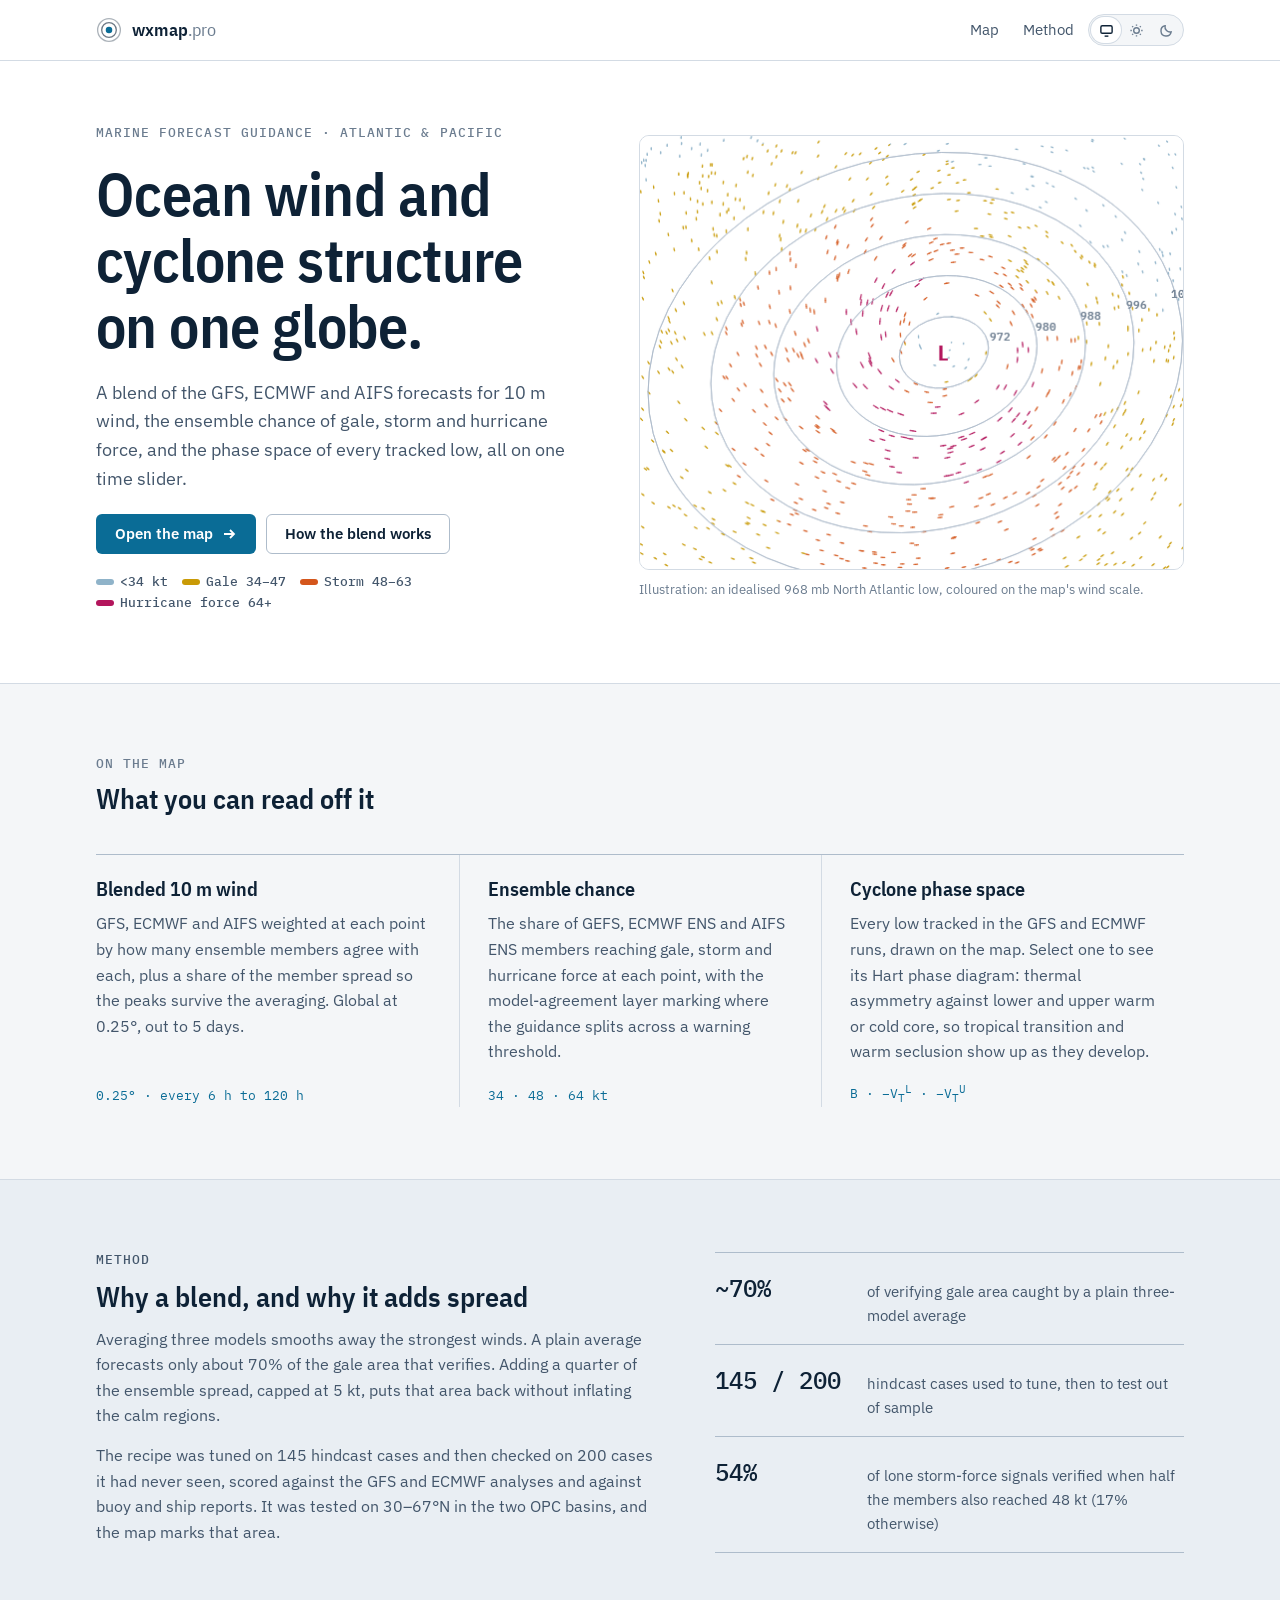
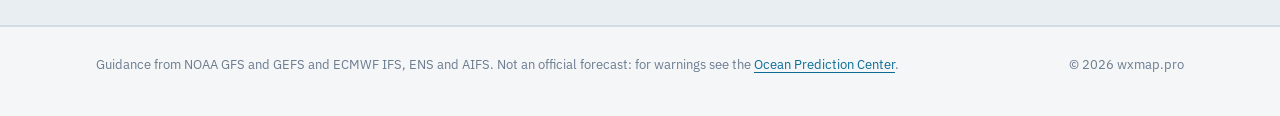
==== index.html @ fc120df0 "Landing page and house style for wxmap.pro Light and dark themes from one token set, IBM Plex type, " ====
<!doctype html>
<html lang="en">
<head>
<meta charset="utf-8">
<meta name="viewport" content="width=device-width, initial-scale=1, viewport-fit=cover">
<title>wxmap.pro</title>
<meta name="description" content="Blended marine wind forecasts and live cyclone phase space for the North Atlantic and North Pacific, on one globe.">
<link rel="icon" href="assets/favicon.svg" type="image/svg+xml">
<link rel="preconnect" href="https://fonts.googleapis.com">
<link rel="preconnect" href="https://fonts.gstatic.com" crossorigin>
<link rel="stylesheet" href="https://fonts.googleapis.com/css2?family=IBM+Plex+Mono:wght@400;500&family=IBM+Plex+Sans+Condensed:wght@500;600&family=IBM+Plex+Sans:wght@400;500;600&display=swap">
<link rel="stylesheet" href="assets/house.css">
<link rel="stylesheet" href="assets/home.css">
<script src="assets/theme.js"></script>
</head>
<body>

<header class="sitebar">
  <div class="wrap">
    <a class="brand" href="./" aria-label="wxmap.pro home">
      <svg viewBox="0 0 32 32" aria-hidden="true"><circle cx="16" cy="16" r="14" fill="none" stroke="currentColor" stroke-width="1.6" opacity=".35"/><circle cx="16" cy="16" r="9" fill="none" stroke="currentColor" stroke-width="1.6" opacity=".6"/><circle cx="16" cy="16" r="4" fill="var(--accent)"/></svg>
      <span>wxmap<span class="tld">.pro</span></span>
    </a>
    <nav aria-label="Site">
      <a href="map/">Map</a>
      <a href="#blend">Method</a>
      <div class="theme" role="group" aria-label="Colour theme">
        <button type="button" data-theme-set="system" aria-label="Use system theme" title="System"><svg viewBox="0 0 16 16" fill="none" stroke="currentColor" stroke-width="1.5"><rect x="2" y="3" width="12" height="8" rx="1.5"/><path d="M6 14h4"/></svg></button>
        <button type="button" data-theme-set="light" aria-label="Use light theme" title="Light"><svg viewBox="0 0 16 16" fill="none" stroke="currentColor" stroke-width="1.5"><circle cx="8" cy="8" r="3"/><path d="M8 1.5v1.5M8 13v1.5M1.5 8H3M13 8h1.5M3.4 3.4l1 1M11.6 11.6l1 1M3.4 12.6l1-1M11.6 4.4l1-1"/></svg></button>
        <button type="button" data-theme-set="dark" aria-label="Use dark theme" title="Dark"><svg viewBox="0 0 16 16" fill="none" stroke="currentColor" stroke-width="1.5"><path d="M13 9.5A5.5 5.5 0 0 1 6.5 3a5.5 5.5 0 1 0 6.5 6.5z"/></svg></button>
      </div>
    </nav>
  </div>
</header>

<main>
  <section class="hero">
    <div class="wrap hero-grid">
      <div class="hero-copy">
        <p class="eyebrow">Marine forecast guidance · Atlantic &amp; Pacific</p>
        <h1>Ocean wind and cyclone structure on one globe.</h1>
        <p class="lede">A blend of the GFS, ECMWF and AIFS forecasts for 10&nbsp;m wind, the ensemble chance of gale, storm and hurricane force, and the phase space of every tracked low, all on one time slider.</p>
        <div class="actions">
          <a class="btn btn-primary" href="map/">Open the map
            <svg width="16" height="16" viewBox="0 0 16 16" fill="none" stroke="currentColor" stroke-width="1.8" aria-hidden="true"><path d="M3 8h10M9 4l4 4-4 4"/></svg></a>
          <a class="btn btn-quiet" href="#blend">How the blend works</a>
        </div>
        <div class="scale" aria-label="Wind scale">
          <span><i style="background:var(--calm)"></i>&lt;34 kt</span>
          <span><i style="background:var(--gale)"></i>Gale 34–47</span>
          <span><i style="background:var(--storm)"></i>Storm 48–63</span>
          <span><i style="background:var(--hurricane)"></i>Hurricane force 64+</span>
        </div>
      </div>
      <figure class="hero-figure">
        <canvas id="hero-flow" aria-label="Animated wind particles circling a deep low, coloured by wind speed"></canvas>
        <figcaption>Illustration: an idealised 968&nbsp;mb North Atlantic low, coloured on the map's wind scale.</figcaption>
      </figure>
    </div>
  </section>

  <section class="layers" aria-labelledby="layers-h">
    <div class="wrap">
      <p class="eyebrow">On the map</p>
      <h2 id="layers-h">What you can read off it</h2>
      <dl class="layer-list">
        <div>
          <dt>Blended 10&nbsp;m wind</dt>
          <dd>GFS, ECMWF and AIFS weighted at each point by how many ensemble members agree with each, plus a share of the member spread so the peaks survive the averaging. Global at 0.25°, out to 5 days.</dd>
          <dd class="meta num">0.25° · every 6 h to 120 h</dd>
        </div>
        <div>
          <dt>Ensemble chance</dt>
          <dd>The share of GEFS, ECMWF ENS and AIFS ENS members reaching gale, storm and hurricane force at each point, with the model-agreement layer marking where the guidance splits across a warning threshold.</dd>
          <dd class="meta num">34 · 48 · 64 kt</dd>
        </div>
        <div>
          <dt>Cyclone phase space</dt>
          <dd>Every low tracked in the GFS and ECMWF runs, drawn on the map. Select one to see its Hart phase diagram: thermal asymmetry against lower and upper warm or cold core, so tropical transition and warm seclusion show up as they develop.</dd>
          <dd class="meta num">B · −V<sub>T</sub><sup>L</sup> · −V<sub>T</sub><sup>U</sup></dd>
        </div>
      </dl>
    </div>
  </section>

  <section class="method" id="blend" aria-labelledby="blend-h">
    <div class="wrap method-grid">
      <div class="method-copy">
        <p class="eyebrow">Method</p>
        <h2 id="blend-h">Why a blend, and why it adds spread</h2>
        <p>Averaging three models smooths away the strongest winds. A plain average forecasts only about 70% of the gale area that verifies. Adding a quarter of the ensemble spread, capped at 5&nbsp;kt, puts that area back without inflating the calm regions.</p>
        <p>The recipe was tuned on 145 hindcast cases and then checked on 200 cases it had never seen, scored against the GFS and ECMWF analyses and against buoy and ship reports. It was tested on 30–67°N in the two OPC basins, and the map marks that area.</p>
      </div>
      <dl class="figures">
        <div><dt class="num">~70%</dt><dd>of verifying gale area caught by a plain three-model average</dd></div>
        <div><dt class="num">145 / 200</dt><dd>hindcast cases used to tune, then to test out of sample</dd></div>
        <div><dt class="num">54%</dt><dd>of lone storm-force signals verified when half the members also reached 48&nbsp;kt (17% otherwise)</dd></div>
      </dl>
    </div>
  </section>
</main>

<footer class="sitefoot">
  <div class="wrap">
    <p>Guidance from NOAA GFS and GEFS and ECMWF IFS, ENS and AIFS. Not an official forecast: for warnings see the <a href="https://ocean.weather.gov/">Ocean Prediction Center</a>.</p>
    <p>© 2026 wxmap.pro</p>
  </div>
</footer>

<script src="assets/hero.js"></script>
</body>
</html>
---- assets/house.css ----
/* wxmap.pro house style.
   Layout: chart-room calm. A light page with navy ink by default, a deep-ocean
   dark theme, and colour reserved for the wind scale the forecasts are about.
   Token names match globe-kit (--bg, --surface, --text, --text-2, --accent,
   --border) so the map page can take these values without renaming anything.
   Theme: follows the visitor's system; data-theme="light|dark" on <html> wins. */

:root {
  /* colour, light */
  --bg: #f4f6f8;            /* chart paper, a little blue */
  --surface: #ffffff;
  --surface-2: #e9eef3;
  --border: #d3dbe4;
  --border-strong: #aebccb;
  --text: #0e2236;          /* navy ink */
  --text-2: #43566b;
  --text-3: #6b7c8f;
  --accent: #0a6c96;        /* sounding-line blue */
  --accent-strong: #08577a;
  --accent-soft: #dcecf4;
  --on-accent: #ffffff;
  /* the wind scale (kt), same hues in both themes, tuned per theme */
  --calm: #8fb3c9;          /* under 34 kt */
  --gale: #c99a06;          /* 34-47 kt */
  --storm: #d4561c;         /* 48-63 kt */
  --hurricane: #b3155c;     /* 64 kt and over */

  /* type */
  --display: "IBM Plex Sans Condensed", "Arial Narrow", "Helvetica Neue", Arial, sans-serif;
  --sans: "IBM Plex Sans", -apple-system, "Segoe UI", Helvetica, Arial, sans-serif;
  --mono: "IBM Plex Mono", ui-monospace, Menlo, Consolas, monospace;
  --step--1: 0.8125rem;
  --step-0: 1rem;
  --step-1: 1.25rem;
  --step-2: 1.75rem;
  --step-3: clamp(2.25rem, 1.4rem + 3.6vw, 3.75rem);

  /* shape */
  --radius: 10px;
  --radius-sm: 6px;
  --measure: 65ch;
  --page: 1120px;
  color-scheme: light;
}

@media (prefers-color-scheme: dark) {
  :root:not([data-theme="light"]) {
    --bg: #08121d;
    --surface: #0e1b29;
    --surface-2: #142536;
    --border: #22364b;
    --border-strong: #35506b;
    --text: #e4ecf3;
    --text-2: #a7b7c7;
    --text-3: #7d90a4;
    --accent: #5cb8e0;
    --accent-strong: #84cbea;
    --accent-soft: #12324a;
    --on-accent: #06121c;
    --calm: #4f7e9c;
    --gale: #e8be3a;
    --storm: #f07a42;
    --hurricane: #e2508f;
    color-scheme: dark;
  }
}
:root[data-theme="dark"] {
  --bg: #08121d;
  --surface: #0e1b29;
  --surface-2: #142536;
  --border: #22364b;
  --border-strong: #35506b;
  --text: #e4ecf3;
  --text-2: #a7b7c7;
  --text-3: #7d90a4;
  --accent: #5cb8e0;
  --accent-strong: #84cbea;
  --accent-soft: #12324a;
  --on-accent: #06121c;
  --calm: #4f7e9c;
  --gale: #e8be3a;
  --storm: #f07a42;
  --hurricane: #e2508f;
  color-scheme: dark;
}

/* base */
*, *::before, *::after { box-sizing: border-box; }
body {
  margin: 0;
  background: var(--bg);
  color: var(--text);
  font: 400 var(--step-0)/1.6 var(--sans);
  -webkit-font-smoothing: antialiased;
}
h1, h2, h3 { font-family: var(--display); font-weight: 600; line-height: 1.1; text-wrap: balance; margin: 0; }
p { margin: 0; }
a { color: var(--accent); text-underline-offset: 3px; }
a:hover { color: var(--accent-strong); }
:focus-visible { outline: 2px solid var(--accent); outline-offset: 3px; border-radius: 4px; }
.wrap {
  max-width: var(--page);
  margin: 0 auto;
  padding-left: max(16px, env(safe-area-inset-left, 0px));
  padding-right: max(16px, env(safe-area-inset-right, 0px));
}
.eyebrow {
  font: 500 var(--step--1)/1.2 var(--mono);
  letter-spacing: 0.08em;
  text-transform: uppercase;
  color: var(--text-3);
}
.num { font-family: var(--mono); font-variant-numeric: tabular-nums; }

/* site bar */
.sitebar { border-bottom: 1px solid var(--border); background: var(--surface); }
.sitebar .wrap { display: flex; align-items: center; gap: 16px; padding-block: 12px; }
.brand { display: flex; align-items: center; gap: 10px; color: var(--text); text-decoration: none; font: 600 1.125rem/1 var(--display); letter-spacing: 0.01em; }
.brand svg { width: 26px; height: 26px; flex: none; }
.brand .tld { color: var(--text-3); font-weight: 400; }
.sitebar nav { margin-left: auto; display: flex; align-items: center; gap: 4px; }
.sitebar nav a { color: var(--text-2); text-decoration: none; padding: 6px 10px; border-radius: var(--radius-sm); font-size: 0.9375rem; }
.sitebar nav a:hover { color: var(--text); background: var(--surface-2); }

/* buttons */
.btn {
  display: inline-flex; align-items: center; gap: 8px;
  padding: 11px 18px; border-radius: var(--radius-sm);
  font: 600 0.9375rem/1 var(--sans); text-decoration: none;
  border: 1px solid transparent; cursor: pointer;
}
.btn-primary { background: var(--accent); color: var(--on-accent); }
.btn-primary:hover { background: var(--accent-strong); color: var(--on-accent); }
.btn-quiet { background: transparent; color: var(--text); border-color: var(--border-strong); }
.btn-quiet:hover { background: var(--surface-2); color: var(--text); }

/* theme switch: system / light / dark */
.theme { display: inline-flex; border: 1px solid var(--border); border-radius: 999px; padding: 2px; background: var(--bg); }
.theme button {
  border: 0; background: transparent; color: var(--text-3); cursor: pointer;
  width: 30px; height: 26px; border-radius: 999px; display: grid; place-items: center;
}
.theme button svg { width: 15px; height: 15px; }
.theme button[aria-pressed="true"] { background: var(--surface); color: var(--text); box-shadow: 0 0 0 1px var(--border); }

/* wind scale chips */
.scale { display: flex; flex-wrap: wrap; gap: 6px 14px; font: 500 var(--step--1)/1.2 var(--mono); color: var(--text-2); }
.scale span { display: inline-flex; align-items: center; gap: 6px; }
.scale i { width: 18px; height: 6px; border-radius: 3px; display: inline-block; }

/* footer */
.sitefoot { border-top: 1px solid var(--border); color: var(--text-3); font-size: var(--step--1); }
.sitefoot .wrap { display: flex; flex-wrap: wrap; gap: 8px 24px; justify-content: space-between; padding-block: 28px 40px; }

@media (prefers-reduced-motion: reduce) {
  *, *::before, *::after { animation: none !important; transition: none !important; }
}
---- assets/home.css ----
/* Landing page layout. Colours and type come from house.css. */

.hero { background: var(--surface); border-bottom: 1px solid var(--border); }
.hero-grid {
  display: grid; grid-template-columns: minmax(0, 1fr) minmax(0, 1.1fr);
  gap: 48px; align-items: center; padding-block: 64px 72px;
}
.hero-copy { display: flex; flex-direction: column; gap: 20px; min-width: 0; }
.hero h1 { font-size: var(--step-3); letter-spacing: -0.01em; max-width: 14ch; }
.lede { font-size: 1.125rem; color: var(--text-2); max-width: 46ch; }
.actions { display: flex; flex-wrap: wrap; gap: 10px; }
.hero-figure { margin: 0; display: flex; flex-direction: column; gap: 10px; min-width: 0; }
#hero-flow {
  width: 100%; aspect-ratio: 5 / 4; max-width: 100%; display: block;
  border: 1px solid var(--border); border-radius: var(--radius); background: var(--surface);
}
.hero-figure figcaption { font-size: var(--step--1); color: var(--text-3); }

.layers .wrap { padding-block: 72px; display: flex; flex-direction: column; gap: 12px; }
.layers h2, .method h2 { font-size: var(--step-2); }
.layer-list { margin: 28px 0 0; display: grid; grid-template-columns: repeat(3, minmax(0, 1fr)); gap: 0; border-top: 1px solid var(--border-strong); }
.layer-list > div { padding: 22px 28px 0 0; display: flex; flex-direction: column; gap: 10px; }
.layer-list > div + div { padding-left: 28px; border-left: 1px solid var(--border); }
.layer-list dt { font: 600 var(--step-1)/1.2 var(--display); }
.layer-list dd { margin: 0; color: var(--text-2); }
.layer-list dd.meta { margin-top: auto; padding-top: 6px; font-size: var(--step--1); color: var(--accent); }

.method { background: var(--surface-2); border-block: 1px solid var(--border); }
.method-grid { display: grid; grid-template-columns: minmax(0, 1.2fr) minmax(0, 1fr); gap: 56px; padding-block: 72px; align-items: start; }
.method-copy { display: flex; flex-direction: column; gap: 14px; max-width: var(--measure); }
.method-copy p { color: var(--text-2); }
.figures { margin: 0; display: flex; flex-direction: column; gap: 0; }
.figures > div { display: grid; grid-template-columns: 8.5rem minmax(0, 1fr); gap: 16px; align-items: baseline; padding-block: 16px; border-bottom: 1px solid var(--border-strong); }
.figures > div:first-child { border-top: 1px solid var(--border-strong); }
.figures dt { white-space: nowrap; font-size: 1.5rem; font-weight: 500; color: var(--text); }
.figures dd { margin: 0; color: var(--text-2); font-size: 0.9375rem; }

@media (max-width: 860px) {
  .hero-grid, .method-grid { grid-template-columns: minmax(0, 1fr); gap: 32px; padding-block: 40px 48px; }
  .layer-list { grid-template-columns: minmax(0, 1fr); }
  .layer-list > div, .layer-list > div + div { padding: 20px 0; border-left: 0; border-bottom: 1px solid var(--border); }
  .layers .wrap { padding-block: 48px; }
  .sitebar nav > a[href="#blend"] { display: none; }
}
@media (max-width: 420px) {
  .figures > div { grid-template-columns: minmax(0, 1fr); gap: 4px; }
}
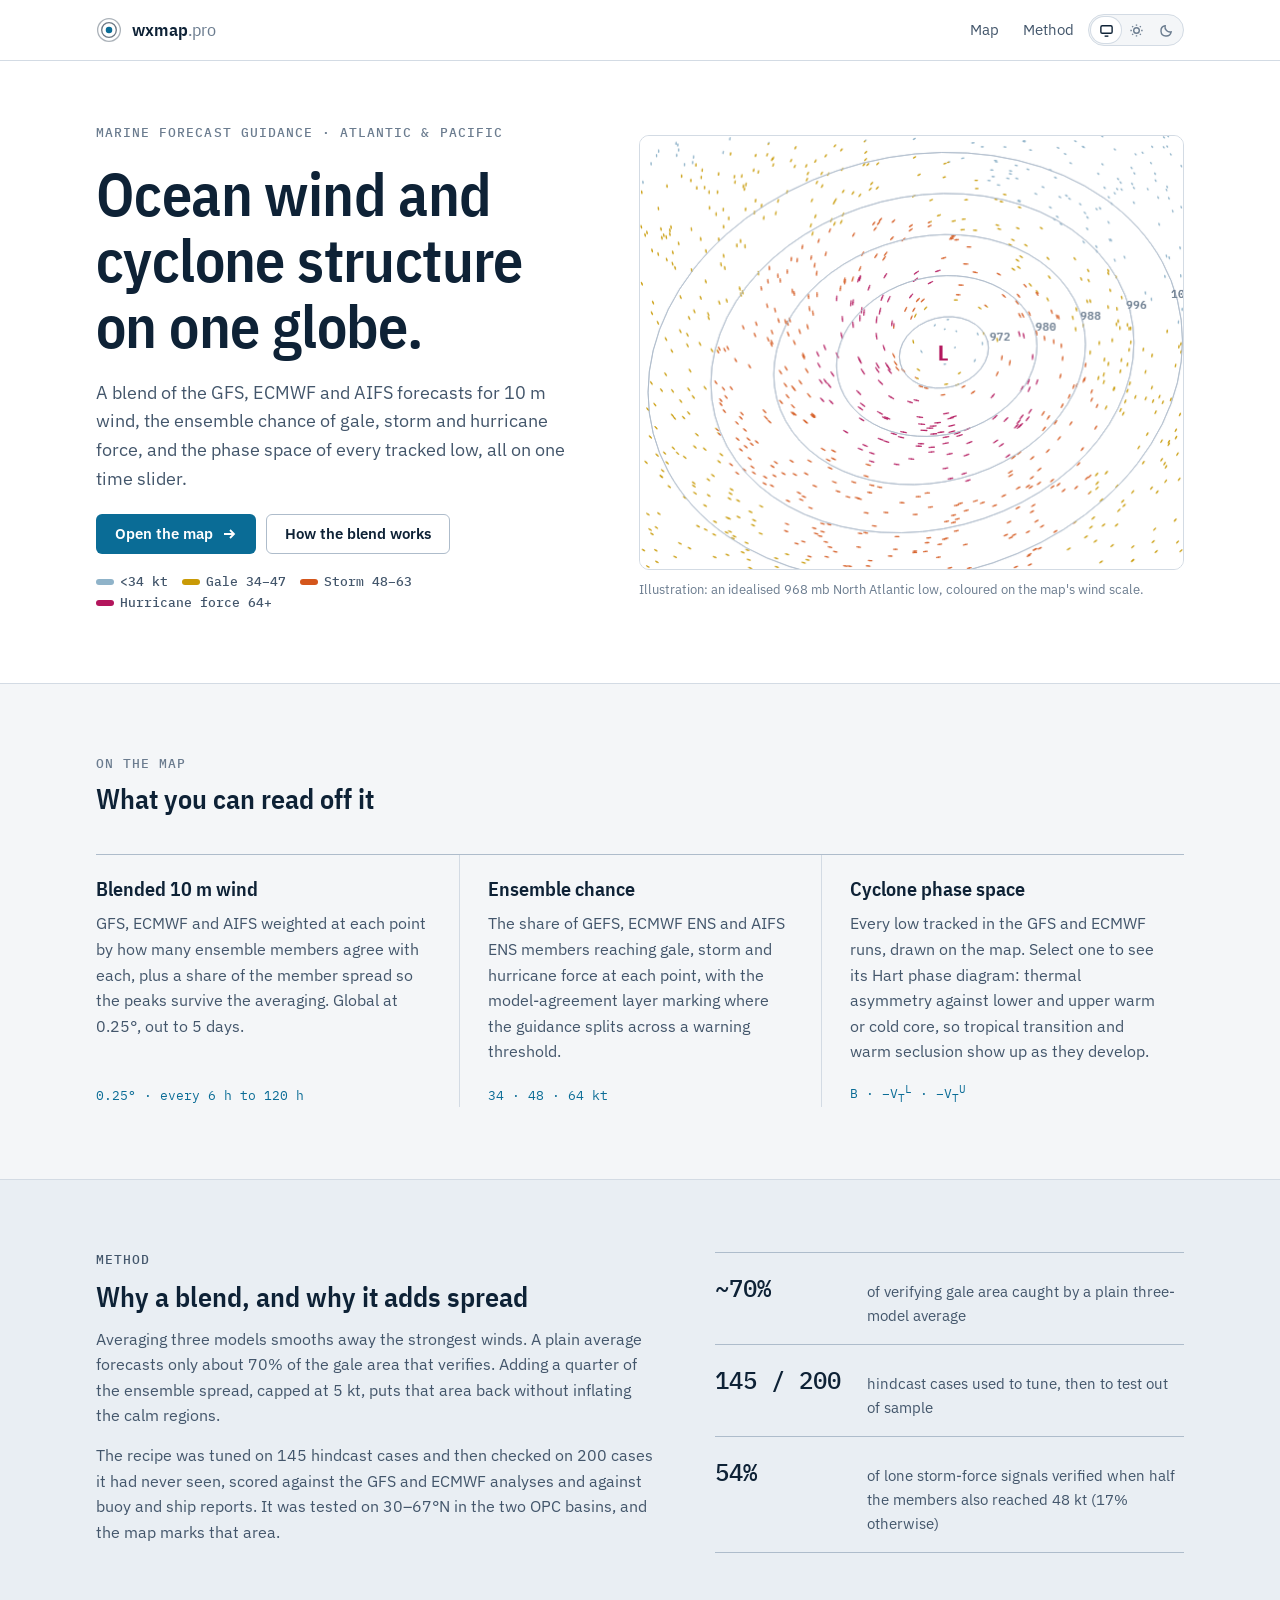
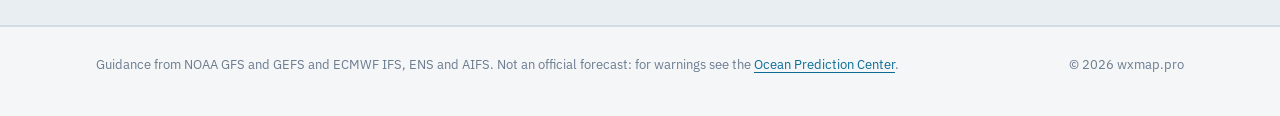
==== commit e9bd5084: "Map: marine wind with live cyclone phase space on one globe map/ runs the published marine wind page" ====
--- a/index.html
+++ b/index.html
@@ -9,7 +9,9 @@
 <link rel="preconnect" href="https://fonts.googleapis.com">
 <link rel="preconnect" href="https://fonts.gstatic.com" crossorigin>
 <link rel="stylesheet" href="https://fonts.googleapis.com/css2?family=IBM+Plex+Mono:wght@400;500&family=IBM+Plex+Sans+Condensed:wght@500;600&family=IBM+Plex+Sans:wght@400;500;600&display=swap">
+<link rel="stylesheet" href="assets/tokens.css">
 <link rel="stylesheet" href="assets/house.css">
+<link rel="stylesheet" href="assets/theme.css">
 <link rel="stylesheet" href="assets/home.css">
 <script src="assets/theme.js"></script>
 </head>
--- a/assets/tokens.css
+++ b/assets/tokens.css
@@ -0,0 +1,85 @@
+/* wxmap.pro house style: the tokens. Loaded by every page, including the map.
+   Layout: chart-room calm. A light page with navy ink by default, a deep-ocean
+   dark theme, and colour reserved for the wind scale the forecasts are about.
+   Token names match globe-kit (--bg, --surface, --text, --text-2, --accent,
+   --border) so the map page can take these values without renaming anything.
+   Theme: follows the visitor's system; data-theme="light|dark" on <html> wins. */
+
+:root {
+  /* colour, light */
+  --bg: #f4f6f8;            /* chart paper, a little blue */
+  --surface: #ffffff;
+  --surface-2: #e9eef3;
+  --border: #d3dbe4;
+  --border-strong: #aebccb;
+  --text: #0e2236;          /* navy ink */
+  --text-2: #43566b;
+  --text-3: #6b7c8f;
+  --accent: #0a6c96;        /* sounding-line blue */
+  --accent-strong: #08577a;
+  --accent-soft: #dcecf4;
+  --on-accent: #ffffff;
+  /* the wind scale (kt), same hues in both themes, tuned per theme */
+  --calm: #8fb3c9;          /* under 34 kt */
+  --gale: #c99a06;          /* 34-47 kt */
+  --storm: #d4561c;         /* 48-63 kt */
+  --hurricane: #b3155c;     /* 64 kt and over */
+
+  /* type */
+  --display: "IBM Plex Sans Condensed", "Arial Narrow", "Helvetica Neue", Arial, sans-serif;
+  --sans: "IBM Plex Sans", -apple-system, "Segoe UI", Helvetica, Arial, sans-serif;
+  --mono: "IBM Plex Mono", ui-monospace, Menlo, Consolas, monospace;
+  --step--1: 0.8125rem;
+  --step-0: 1rem;
+  --step-1: 1.25rem;
+  --step-2: 1.75rem;
+  --step-3: clamp(2.25rem, 1.4rem + 3.6vw, 3.75rem);
+
+  /* shape */
+  --radius: 10px;
+  --radius-sm: 6px;
+  --measure: 65ch;
+  --page: 1120px;
+  color-scheme: light;
+}
+
+@media (prefers-color-scheme: dark) {
+  :root:not([data-theme="light"]) {
+    --bg: #08121d;
+    --surface: #0e1b29;
+    --surface-2: #142536;
+    --border: #22364b;
+    --border-strong: #35506b;
+    --text: #e4ecf3;
+    --text-2: #a7b7c7;
+    --text-3: #7d90a4;
+    --accent: #5cb8e0;
+    --accent-strong: #84cbea;
+    --accent-soft: #12324a;
+    --on-accent: #06121c;
+    --calm: #4f7e9c;
+    --gale: #e8be3a;
+    --storm: #f07a42;
+    --hurricane: #e2508f;
+    color-scheme: dark;
+  }
+}
+:root[data-theme="dark"] {
+  --bg: #08121d;
+  --surface: #0e1b29;
+  --surface-2: #142536;
+  --border: #22364b;
+  --border-strong: #35506b;
+  --text: #e4ecf3;
+  --text-2: #a7b7c7;
+  --text-3: #7d90a4;
+  --accent: #5cb8e0;
+  --accent-strong: #84cbea;
+  --accent-soft: #12324a;
+  --on-accent: #06121c;
+  --calm: #4f7e9c;
+  --gale: #e8be3a;
+  --storm: #f07a42;
+  --hurricane: #e2508f;
+  color-scheme: dark;
+}
--- a/assets/house.css
+++ b/assets/house.css
@@ -1,88 +1,5 @@
-/* wxmap.pro house style.
-   Layout: chart-room calm. A light page with navy ink by default, a deep-ocean
-   dark theme, and colour reserved for the wind scale the forecasts are about.
-   Token names match globe-kit (--bg, --surface, --text, --text-2, --accent,
-   --border) so the map page can take these values without renaming anything.
-   Theme: follows the visitor's system; data-theme="light|dark" on <html> wins. */
-
-:root {
-  /* colour, light */
-  --bg: #f4f6f8;            /* chart paper, a little blue */
-  --surface: #ffffff;
-  --surface-2: #e9eef3;
-  --border: #d3dbe4;
-  --border-strong: #aebccb;
-  --text: #0e2236;          /* navy ink */
-  --text-2: #43566b;
-  --text-3: #6b7c8f;
-  --accent: #0a6c96;        /* sounding-line blue */
-  --accent-strong: #08577a;
-  --accent-soft: #dcecf4;
-  --on-accent: #ffffff;
-  /* the wind scale (kt), same hues in both themes, tuned per theme */
-  --calm: #8fb3c9;          /* under 34 kt */
-  --gale: #c99a06;          /* 34-47 kt */
-  --storm: #d4561c;         /* 48-63 kt */
-  --hurricane: #b3155c;     /* 64 kt and over */
-
-  /* type */
-  --display: "IBM Plex Sans Condensed", "Arial Narrow", "Helvetica Neue", Arial, sans-serif;
-  --sans: "IBM Plex Sans", -apple-system, "Segoe UI", Helvetica, Arial, sans-serif;
-  --mono: "IBM Plex Mono", ui-monospace, Menlo, Consolas, monospace;
-  --step--1: 0.8125rem;
-  --step-0: 1rem;
-  --step-1: 1.25rem;
-  --step-2: 1.75rem;
-  --step-3: clamp(2.25rem, 1.4rem + 3.6vw, 3.75rem);
-
-  /* shape */
-  --radius: 10px;
-  --radius-sm: 6px;
-  --measure: 65ch;
-  --page: 1120px;
-  color-scheme: light;
-}
-
-@media (prefers-color-scheme: dark) {
-  :root:not([data-theme="light"]) {
-    --bg: #08121d;
-    --surface: #0e1b29;
-    --surface-2: #142536;
-    --border: #22364b;
-    --border-strong: #35506b;
-    --text: #e4ecf3;
-    --text-2: #a7b7c7;
-    --text-3: #7d90a4;
-    --accent: #5cb8e0;
-    --accent-strong: #84cbea;
-    --accent-soft: #12324a;
-    --on-accent: #06121c;
-    --calm: #4f7e9c;
-    --gale: #e8be3a;
-    --storm: #f07a42;
-    --hurricane: #e2508f;
-    color-scheme: dark;
-  }
-}
-:root[data-theme="dark"] {
-  --bg: #08121d;
-  --surface: #0e1b29;
-  --surface-2: #142536;
-  --border: #22364b;
-  --border-strong: #35506b;
-  --text: #e4ecf3;
-  --text-2: #a7b7c7;
-  --text-3: #7d90a4;
-  --accent: #5cb8e0;
-  --accent-strong: #84cbea;
-  --accent-soft: #12324a;
-  --on-accent: #06121c;
-  --calm: #4f7e9c;
-  --gale: #e8be3a;
-  --storm: #f07a42;
-  --hurricane: #e2508f;
-  color-scheme: dark;
-}
+/* wxmap.pro house style: base and shared components for content pages.
+   Colours and type come from tokens.css. */
 
 /* base */
 *, *::before, *::after { box-sizing: border-box; }
@@ -134,15 +51,6 @@
 .btn-quiet { background: transparent; color: var(--text); border-color: var(--border-strong); }
 .btn-quiet:hover { background: var(--surface-2); color: var(--text); }
 
-/* theme switch: system / light / dark */
-.theme { display: inline-flex; border: 1px solid var(--border); border-radius: 999px; padding: 2px; background: var(--bg); }
-.theme button {
-  border: 0; background: transparent; color: var(--text-3); cursor: pointer;
-  width: 30px; height: 26px; border-radius: 999px; display: grid; place-items: center;
-}
-.theme button svg { width: 15px; height: 15px; }
-.theme button[aria-pressed="true"] { background: var(--surface); color: var(--text); box-shadow: 0 0 0 1px var(--border); }
-
 /* wind scale chips */
 .scale { display: flex; flex-wrap: wrap; gap: 6px 14px; font: 500 var(--step--1)/1.2 var(--mono); color: var(--text-2); }
 .scale span { display: inline-flex; align-items: center; gap: 6px; }
--- a/assets/theme.css
+++ b/assets/theme.css
@@ -0,0 +1,8 @@
+/* The theme switch (theme.js), shared by every page. */
+.theme { display: inline-flex; border: 1px solid var(--border); border-radius: 999px; padding: 2px; background: var(--bg); }
+.theme button {
+  border: 0; background: transparent; color: var(--text-3); cursor: pointer;
+  width: 30px; height: 26px; border-radius: 999px; display: grid; place-items: center;
+}
+.theme button svg { width: 15px; height: 15px; }
+.theme button[aria-pressed="true"] { background: var(--surface); color: var(--text); box-shadow: 0 0 0 1px var(--border); }
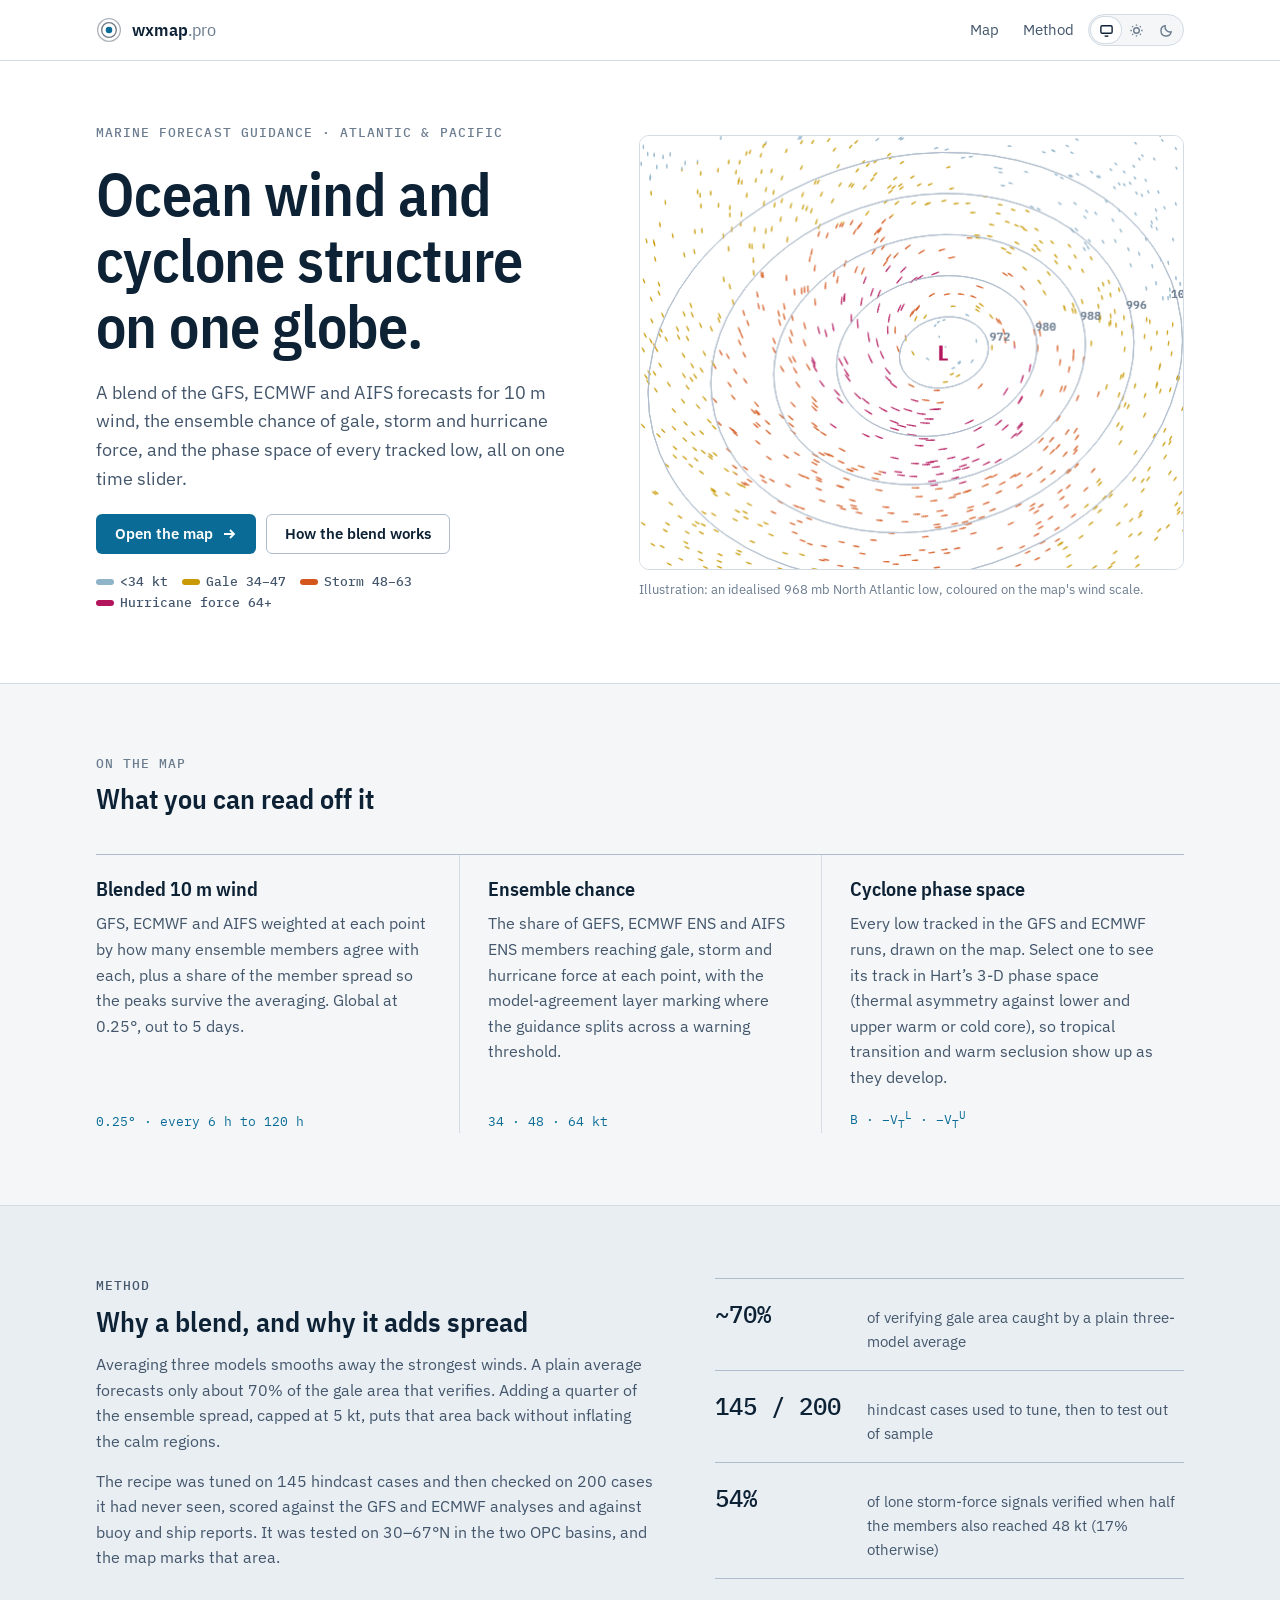
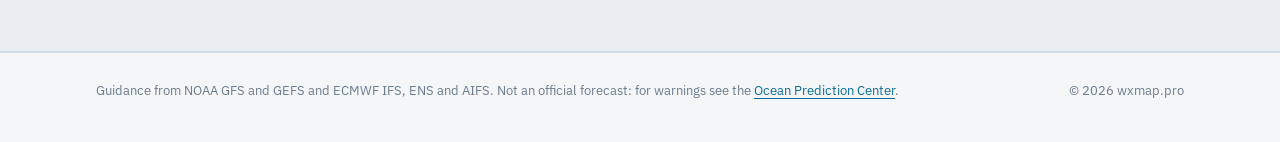
==== commit f67635a2: "Map: the 3-D phase space cube replaces the two 2-D diagrams The low's card now runs the cyclone page" ====
--- a/index.html
+++ b/index.html
@@ -78,7 +78,7 @@
         </div>
         <div>
           <dt>Cyclone phase space</dt>
-          <dd>Every low tracked in the GFS and ECMWF runs, drawn on the map. Select one to see its Hart phase diagram: thermal asymmetry against lower and upper warm or cold core, so tropical transition and warm seclusion show up as they develop.</dd>
+          <dd>Every low tracked in the GFS and ECMWF runs, drawn on the map. Select one to see its track in Hart’s 3-D phase space (thermal asymmetry against lower and upper warm or cold core), so tropical transition and warm seclusion show up as they develop.</dd>
           <dd class="meta num">B · −V<sub>T</sub><sup>L</sup> · −V<sub>T</sub><sup>U</sup></dd>
         </div>
       </dl>
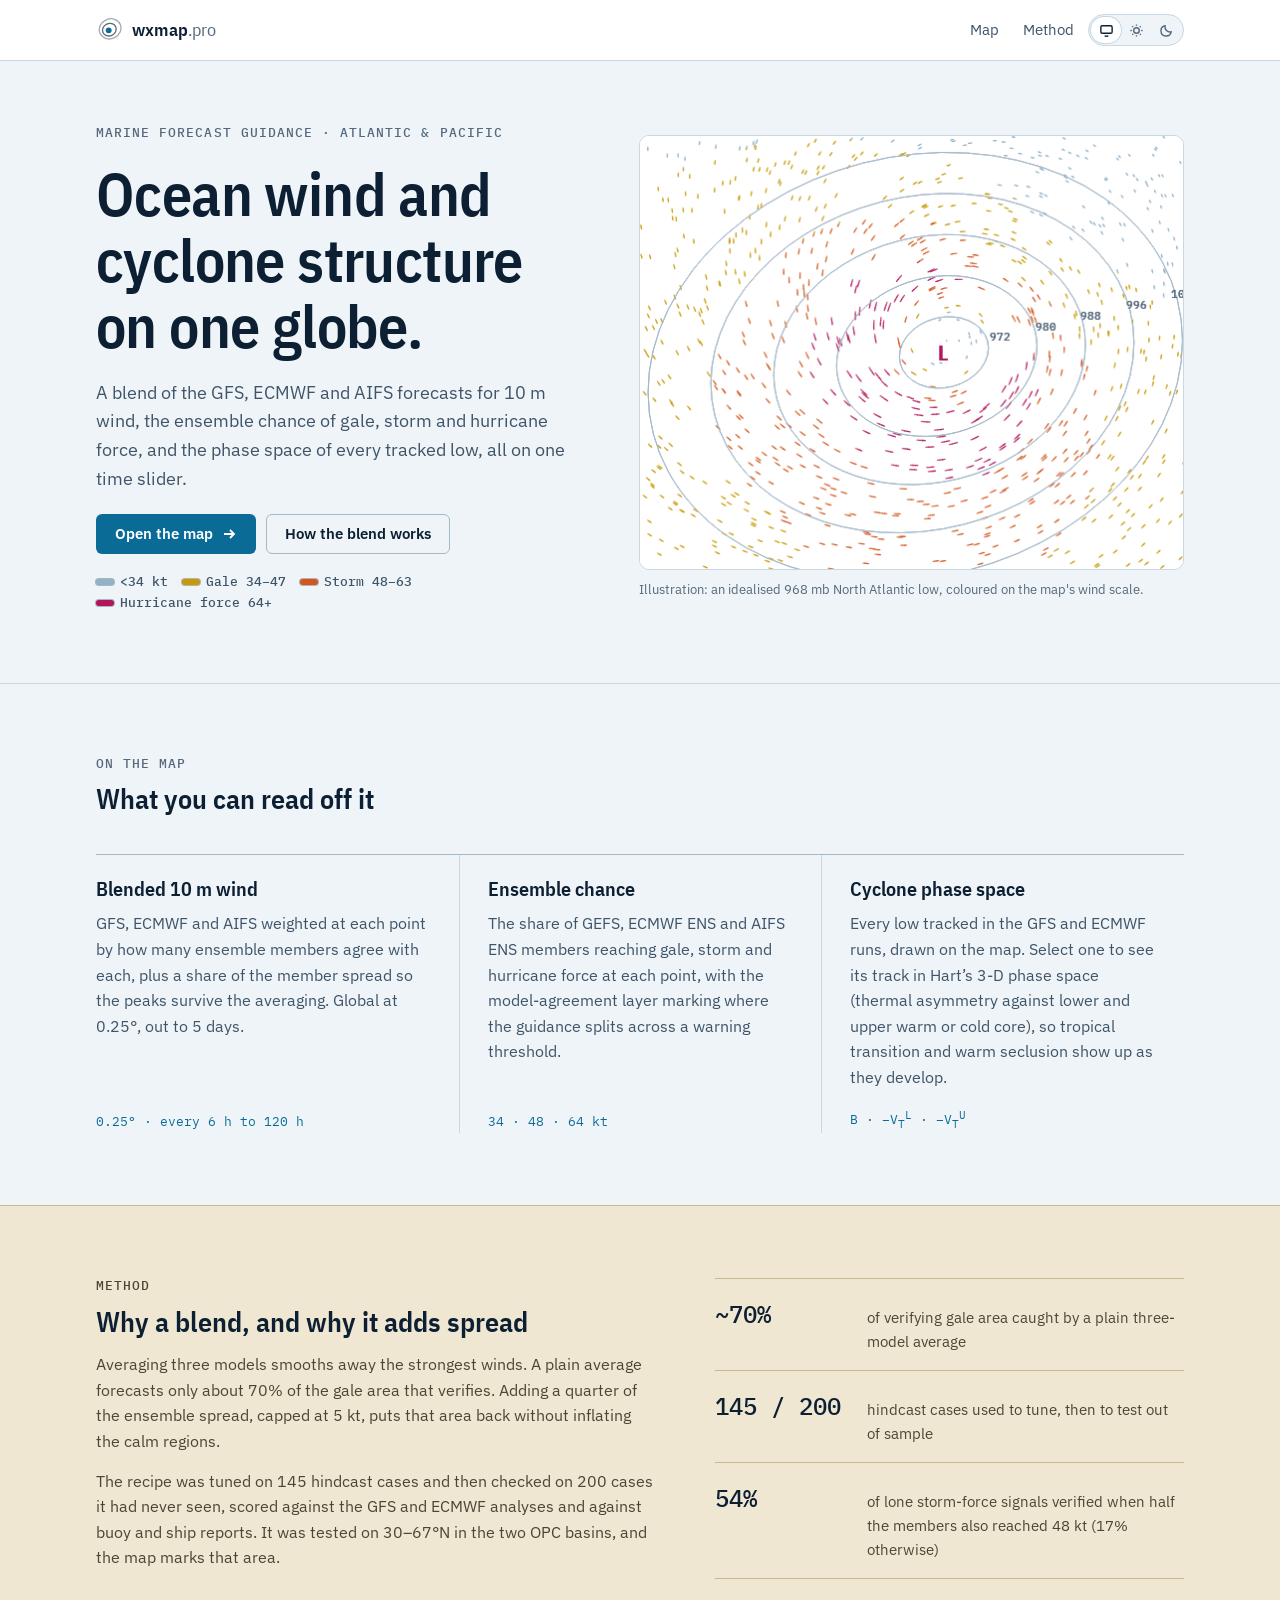
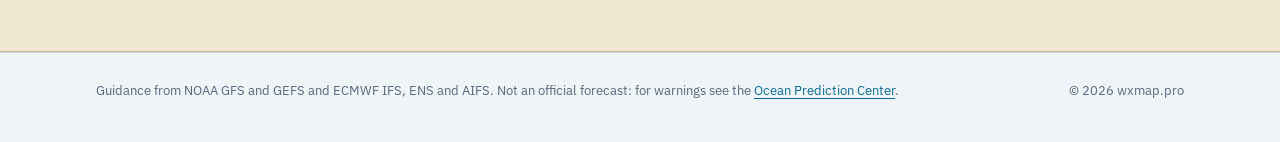
==== commit b79f513b: "Brand: offset-isobar mark and the "survey chart" light theme Jason picked mark 1 and light theme C f" ====
--- a/index.html
+++ b/index.html
@@ -20,7 +20,7 @@
 <header class="sitebar">
   <div class="wrap">
     <a class="brand" href="./" aria-label="wxmap.pro home">
-      <svg viewBox="0 0 32 32" aria-hidden="true"><circle cx="16" cy="16" r="14" fill="none" stroke="currentColor" stroke-width="1.6" opacity=".35"/><circle cx="16" cy="16" r="9" fill="none" stroke="currentColor" stroke-width="1.6" opacity=".6"/><circle cx="16" cy="16" r="4" fill="var(--accent)"/></svg>
+      <svg viewBox="0 0 32 32" aria-hidden="true"><ellipse cx="17.4" cy="14.6" rx="13.6" ry="12.2" transform="rotate(-24 17.4 14.6)" fill="none" stroke="currentColor" stroke-width="1.6" opacity=".38"/><ellipse cx="16.4" cy="15.6" rx="8.6" ry="7.6" transform="rotate(-24 16.4 15.6)" fill="none" stroke="currentColor" stroke-width="1.6" opacity=".68"/><circle cx="15.6" cy="16.4" r="3.6" fill="var(--accent)"/></svg>
       <span>wxmap<span class="tld">.pro</span></span>
     </a>
     <nav aria-label="Site">
--- a/assets/tokens.css
+++ b/assets/tokens.css
@@ -1,24 +1,31 @@
 /* wxmap.pro house style: the tokens. Loaded by every page, including the map.
-   Layout: chart-room calm. A light page with navy ink by default, a deep-ocean
-   dark theme, and colour reserved for the wind scale the forecasts are about.
+   Layout: chart-room calm. A light "survey chart" page (charted-water blue, one
+   buff land band) with navy ink by default, a deep-ocean dark theme, and colour reserved for the wind scale the forecasts are about.
    Token names match globe-kit (--bg, --surface, --text, --text-2, --accent,
    --border) so the map page can take these values without renaming anything.
    Theme: follows the visitor's system; data-theme="light|dark" on <html> wins. */
 
 :root {
   /* colour, light */
-  --bg: #f4f6f8;            /* chart paper, a little blue */
+  /* "survey chart": the water and land tints of a NOAA nautical chart */
+  --bg: #eef4f8;            /* charted water, a faint blue */
   --surface: #ffffff;
-  --surface-2: #e9eef3;
-  --border: #d3dbe4;
-  --border-strong: #aebccb;
-  --text: #0e2236;          /* navy ink */
-  --text-2: #43566b;
-  --text-3: #6b7c8f;
+  --surface-2: #e2ecf3;
+  --border: #c9d8e3;
+  --border-strong: #a3b9ca;
+  --text: #0d2033;          /* navy ink */
+  --text-2: #3f5468;
+  --text-3: #55687c;        /* 4.7:1 on the land band, 5.2:1 on the page */
   --accent: #0a6c96;        /* sounding-line blue */
   --accent-strong: #08577a;
-  --accent-soft: #dcecf4;
+  --accent-soft: #d8eaf4;
   --on-accent: #ffffff;
+  /* the land band: one secondary section per page, never text-heavy cards */
+  --land: #efe7d2;
+  --land-border: #c9b98f;
+  --land-text: #4a4636;     /* 7.7:1 on --land */
+  --swatch-outline: rgba(13, 32, 51, 0.3);  /* legend chips reach 3:1 on white */
+  --hero: #eef4f8;          /* the landing hero sits on the water, not on a card */
   /* the wind scale (kt), same hues in both themes, tuned per theme */
   --calm: #8fb3c9;          /* under 34 kt */
   --gale: #c99a06;          /* 34-47 kt */
@@ -57,6 +64,11 @@
     --accent-strong: #84cbea;
     --accent-soft: #12324a;
     --on-accent: #06121c;
+  --land: #142536;
+  --land-border: #35506b;
+  --land-text: #a7b7c7;
+  --swatch-outline: rgba(228, 236, 243, 0.3);
+  --hero: #0e1b29;
     --calm: #4f7e9c;
     --gale: #e8be3a;
     --storm: #f07a42;
@@ -77,6 +89,11 @@
   --accent-strong: #84cbea;
   --accent-soft: #12324a;
   --on-accent: #06121c;
+  --land: #142536;
+  --land-border: #35506b;
+  --land-text: #a7b7c7;
+  --swatch-outline: rgba(228, 236, 243, 0.3);
+  --hero: #0e1b29;
   --calm: #4f7e9c;
   --gale: #e8be3a;
   --storm: #f07a42;
--- a/assets/house.css
+++ b/assets/house.css
@@ -54,7 +54,7 @@
 /* wind scale chips */
 .scale { display: flex; flex-wrap: wrap; gap: 6px 14px; font: 500 var(--step--1)/1.2 var(--mono); color: var(--text-2); }
 .scale span { display: inline-flex; align-items: center; gap: 6px; }
-.scale i { width: 18px; height: 6px; border-radius: 3px; display: inline-block; }
+.scale i { width: 18px; height: 6px; border-radius: 3px; display: inline-block; box-shadow: 0 0 0 1px var(--swatch-outline); }
 
 /* footer */
 .sitefoot { border-top: 1px solid var(--border); color: var(--text-3); font-size: var(--step--1); }
--- a/assets/home.css
+++ b/assets/home.css
@@ -1,6 +1,6 @@
 /* Landing page layout. Colours and type come from house.css. */
 
-.hero { background: var(--surface); border-bottom: 1px solid var(--border); }
+.hero { background: var(--hero); border-bottom: 1px solid var(--border); }
 .hero-grid {
   display: grid; grid-template-columns: minmax(0, 1fr) minmax(0, 1.1fr);
   gap: 48px; align-items: center; padding-block: 64px 72px;
@@ -25,7 +25,9 @@
 .layer-list dd { margin: 0; color: var(--text-2); }
 .layer-list dd.meta { margin-top: auto; padding-top: 6px; font-size: var(--step--1); color: var(--accent); }
 
-.method { background: var(--surface-2); border-block: 1px solid var(--border); }
+.method { background: var(--land); border-block: 1px solid var(--land-border); }
+.method .method-copy p, .method .figures dd { color: var(--land-text); }
+.method .figures > div, .method .figures > div:first-child { border-color: var(--land-border); }
 .method-grid { display: grid; grid-template-columns: minmax(0, 1.2fr) minmax(0, 1fr); gap: 56px; padding-block: 72px; align-items: start; }
 .method-copy { display: flex; flex-direction: column; gap: 14px; max-width: var(--measure); }
 .method-copy p { color: var(--text-2); }
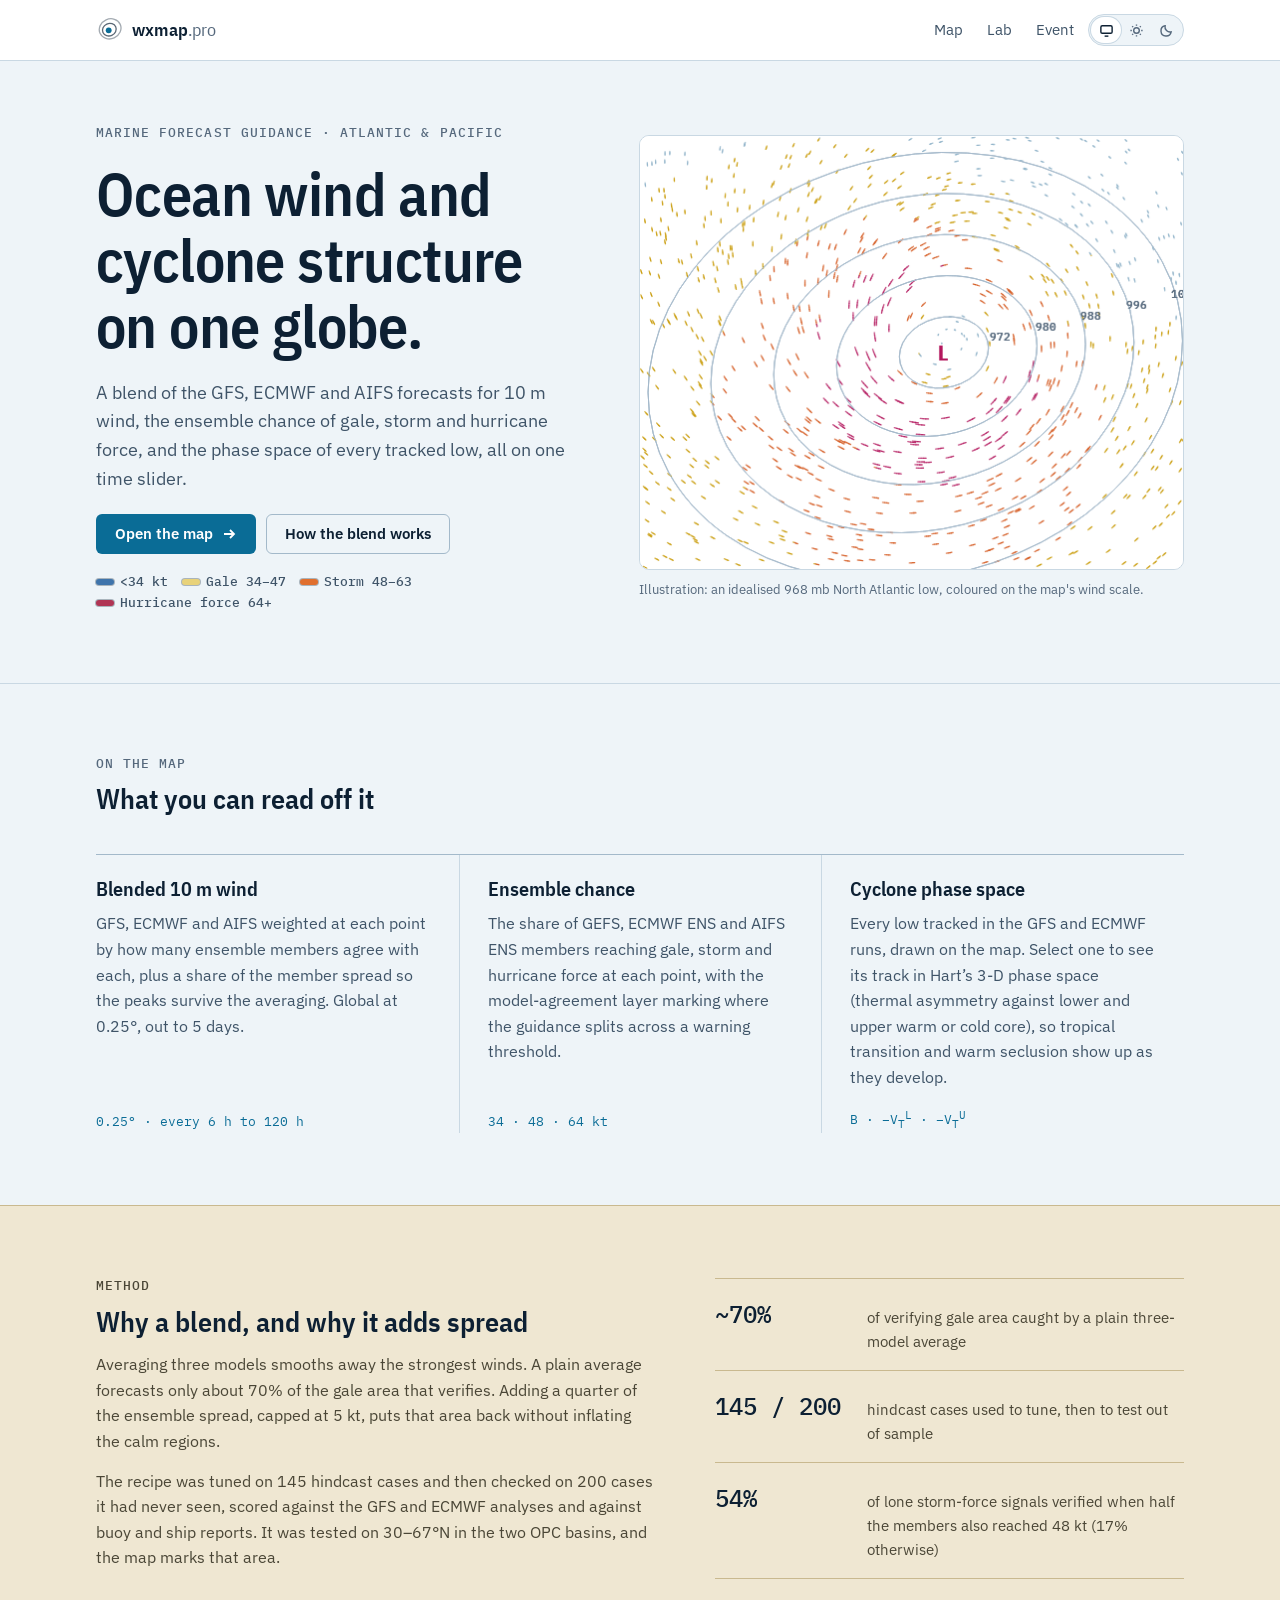
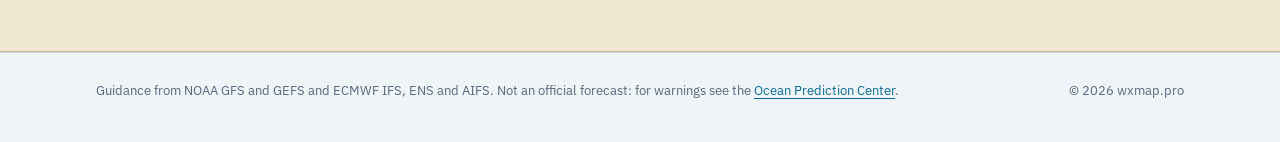
==== commit f8075b3f: "Design review: one hazard scale, neutral rarity rings, one site bar Jason approved the rest of the b" ====
--- a/index.html
+++ b/index.html
@@ -25,7 +25,8 @@
     </a>
     <nav aria-label="Site">
       <a href="map/">Map</a>
-      <a href="#blend">Method</a>
+      <a href="lab/">Lab</a>
+      <a href="event/">Event</a>
       <div class="theme" role="group" aria-label="Colour theme">
         <button type="button" data-theme-set="system" aria-label="Use system theme" title="System"><svg viewBox="0 0 16 16" fill="none" stroke="currentColor" stroke-width="1.5"><rect x="2" y="3" width="12" height="8" rx="1.5"/><path d="M6 14h4"/></svg></button>
         <button type="button" data-theme-set="light" aria-label="Use light theme" title="Light"><svg viewBox="0 0 16 16" fill="none" stroke="currentColor" stroke-width="1.5"><circle cx="8" cy="8" r="3"/><path d="M8 1.5v1.5M8 13v1.5M1.5 8H3M13 8h1.5M3.4 3.4l1 1M11.6 11.6l1 1M3.4 12.6l1-1M11.6 4.4l1-1"/></svg></button>
@@ -48,10 +49,10 @@
           <a class="btn btn-quiet" href="#blend">How the blend works</a>
         </div>
         <div class="scale" aria-label="Wind scale">
-          <span><i style="background:var(--calm)"></i>&lt;34 kt</span>
-          <span><i style="background:var(--gale)"></i>Gale 34–47</span>
-          <span><i style="background:var(--storm)"></i>Storm 48–63</span>
-          <span><i style="background:var(--hurricane)"></i>Hurricane force 64+</span>
+          <span><i style="background:var(--wind-30)"></i>&lt;34 kt</span>
+          <span><i style="background:var(--wind-34)"></i>Gale 34–47</span>
+          <span><i style="background:var(--wind-48)"></i>Storm 48–63</span>
+          <span><i style="background:var(--wind-64)"></i>Hurricane force 64+</span>
         </div>
       </div>
       <figure class="hero-figure">
--- a/assets/tokens.css
+++ b/assets/tokens.css
@@ -26,11 +26,32 @@
   --land-text: #4a4636;     /* 7.7:1 on --land */
   --swatch-outline: rgba(13, 32, 51, 0.3);  /* legend chips reach 3:1 on white */
   --hero: #eef4f8;          /* the landing hero sits on the water, not on a card */
-  /* the wind scale (kt), same hues in both themes, tuned per theme */
+  /* The hazard scale. One meaning per hue on every page: gale amber, storm
+     vermilion, hurricane force raspberry, extreme violet.
+     --wind-*: the map's fill colours, identical in both themes (the data canvas
+     is dark in both). Checked with Machado colour-blindness simulation: no two
+     classes closer than CIELAB dE 16 for protan, deutan or tritan viewers.
+     --line-*: warning and members-agree lines drawn on the dark map. */
+  --wind-30: #3f74ab;
+  --wind-34: #e8d27a;
+  --wind-41: #f5ab2a;
+  --wind-48: #e06f2e;
+  --wind-56: #c9372c;
+  --wind-64: #b03454;
+  --wind-80: #c86fd8;
+  --line-gale: #fbbf24;
+  --line-storm: #f97316;
+  --line-hf: #f0679a;
+  /* the same hues as ink, for strokes, particles and text on this theme's page */
   --calm: #8fb3c9;          /* under 34 kt */
   --gale: #c99a06;          /* 34-47 kt */
   --storm: #d4561c;         /* 48-63 kt */
   --hurricane: #b3155c;     /* 64 kt and over */
+  --extreme: #8e3fa6;       /* 80 kt and over */
+  /* status, shared by every page */
+  --ok: #17885c;
+  --warn: #a87a00;
+  --err: #c0362c;
 
   /* type */
   --display: "IBM Plex Sans Condensed", "Arial Narrow", "Helvetica Neue", Arial, sans-serif;
@@ -72,7 +93,11 @@
     --calm: #4f7e9c;
     --gale: #e8be3a;
     --storm: #f07a42;
-    --hurricane: #e2508f;
+    --hurricane: #f0679a;
+    --extreme: #c86fd8;
+    --ok: #3fbf88;
+    --warn: #e8be3a;
+    --err: #f07a6c;
     color-scheme: dark;
   }
 }
@@ -97,6 +122,10 @@
   --calm: #4f7e9c;
   --gale: #e8be3a;
   --storm: #f07a42;
-  --hurricane: #e2508f;
+  --hurricane: #f0679a;
+  --extreme: #c86fd8;
+  --ok: #3fbf88;
+  --warn: #e8be3a;
+  --err: #f07a6c;
   color-scheme: dark;
 }
--- a/assets/house.css
+++ b/assets/house.css
@@ -38,6 +38,10 @@
 .sitebar nav { margin-left: auto; display: flex; align-items: center; gap: 4px; }
 .sitebar nav a { color: var(--text-2); text-decoration: none; padding: 6px 10px; border-radius: var(--radius-sm); font-size: 0.9375rem; }
 .sitebar nav a:hover { color: var(--text); background: var(--surface-2); }
+.sitebar nav a[aria-current="page"] { color: var(--text); background: var(--surface-2); }
+/* the page's name beside the wordmark, the same on every page that has one */
+.brand .product { margin-left: 2px; padding-left: 10px; border-left: 1px solid var(--border); color: var(--text-3); font: 600 0.72rem/1 var(--mono); letter-spacing: 0.08em; text-transform: uppercase; }
+@media (max-width: 420px) { .sitebar nav > a:not([aria-current]) { display: none; } }
 
 /* buttons */
 .btn {
